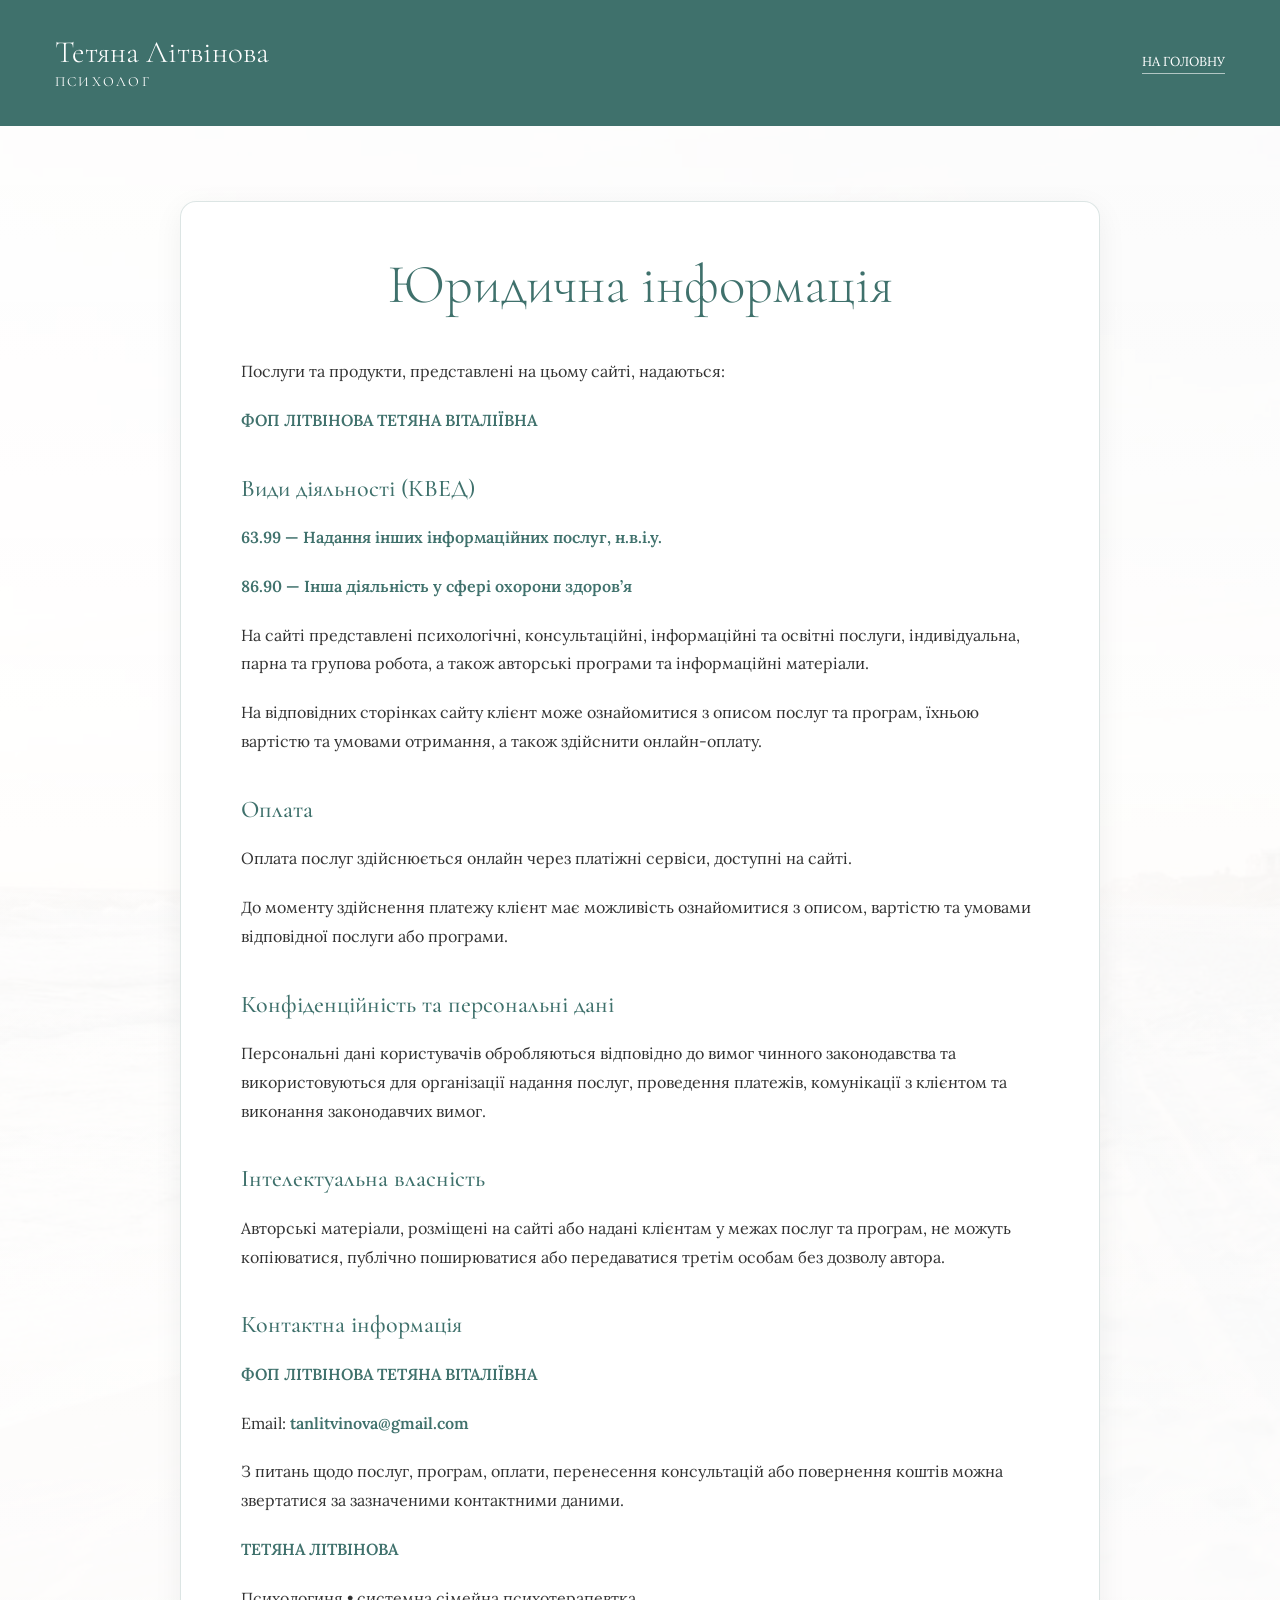
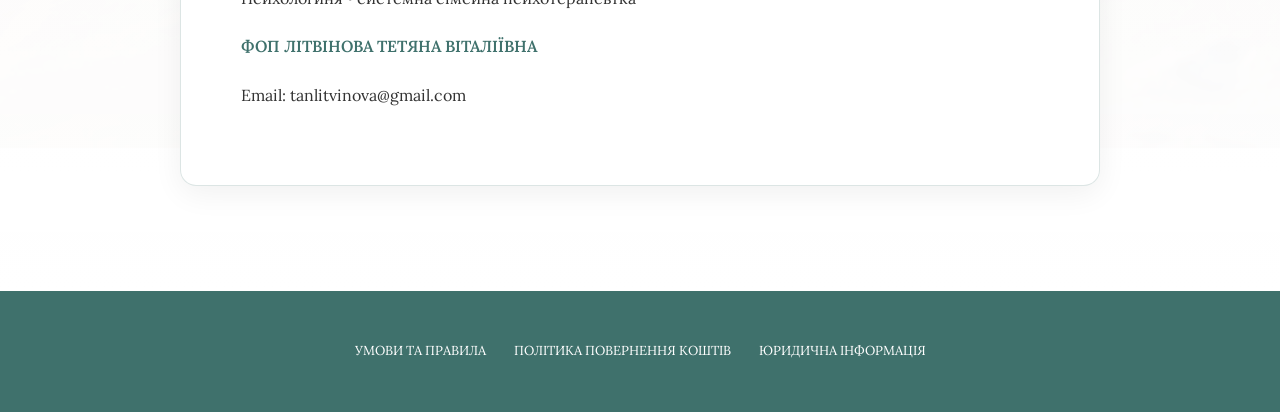
==== legal.html @ 3f71f65a "Add files via upload" ====
<!doctype html>
<html lang="uk">
  <head>
    <meta charset="utf-8" />
    <meta name="viewport" content="width=device-width, initial-scale=1" />
    <title>Юридична інформація | Тетяна Літвінова</title>
    <meta
      name="description"
      content="Юридична інформація про послуги та продукти, представлені на сайті Тетяни Літвінової."
    />

    <link
      rel="stylesheet"
      href="https://cdnjs.cloudflare.com/ajax/libs/font-awesome/6.4.2/css/all.min.css"
    />
    <link rel="stylesheet" href="styles.css" />

    <style>
      .legal-page {
        min-height: 100vh;
        padding: 60px 0 90px;
        background:
          linear-gradient(
            to bottom,
            rgba(255, 255, 255, 0.92),
            rgba(255, 255, 255, 0.98)
          ),
          url("images/header.jpg") center top / cover fixed no-repeat;
      }

      .legal-back {
        display: inline-flex;
        align-items: center;
        gap: 10px;
        margin-bottom: 35px;
        color: var(--terak);
        font-size: 15px;
        text-transform: uppercase;
        transition: opacity 0.25s ease;
      }

      .legal-back:hover {
        opacity: 0.7;
      }

      .legal-card {
        max-width: 920px;
        margin: 0 auto;
        padding: 55px 60px;
        background: rgba(255, 255, 255, 0.88);
        backdrop-filter: blur(8px);
        -webkit-backdrop-filter: blur(8px);
        border: 1px solid rgba(63, 113, 108, 0.18);
        border-radius: 16px;
        box-shadow: 0 8px 30px rgba(0, 0, 0, 0.06);
      }

      .legal-title {
        font-family: var(--font-serif);
        font-size: 55px;
        line-height: 1;
        font-weight: 300;
        color: var(--terak);
        text-align: center;
        margin-bottom: 45px;
      }

      .legal-content p {
        margin-bottom: 20px;
        font-size: 16px;
        line-height: 1.8;
      }

      .legal-content strong {
        color: var(--terak);
        font-weight: 600;
      }

      .legal-section-title {
        font-family: var(--font-serif);
        color: var(--terak);
        font-size: 24px;
        font-weight: 500;
        margin: 35px 0 15px;
      }

      @media (max-width: 768px) {
        .legal-page {
          padding: 0;
        }

        .legal-card {
          padding: 35px 22px;
          border-radius: 12px;
        }

        .legal-title {
          font-size: 36px;
          margin-bottom: 35px;
        }

        .legal-content p {
          font-size: 15px;
          line-height: 1.7;
        }

        .legal-section-title {
          font-size: 21px;
        }
      }

      .legal-header {
        width: 100%;
        min-height: auto;
        padding: 22px 0;
        background: var(--terak);
        color: var(--white);
      }

      .legal-header-inner {
        display: flex;
        align-items: center;
        justify-content: space-between;
        gap: 25px;
      }

      .legal-brand {
        display: flex;
        flex-direction: column;
        line-height: 1;
      }

      .legal-brand-name {
        font-family: var(--font-serif);
        font-size: 31px;
        font-weight: 300;
      }

      .legal-brand-role {
        margin-top: 7px;
        font-family: var(--font-serif);
        font-size: 14px;
        text-transform: uppercase;
        letter-spacing: 0.16em;
      }

      .legal-home-link {
        font-size: 13px;
        text-transform: uppercase;
        border-bottom: 1px solid rgba(255, 255, 255, 0.6);
        transition: opacity 0.25s ease;
      }

      .legal-home-link:hover {
        opacity: 0.7;
      }

      .site-footer {
        padding: 35px 0;
        background-color: var(--terak);
        color: var(--white);
      }

      .footer-links {
        display: flex;
        align-items: center;
        justify-content: center;
        gap: 28px;
        flex-wrap: wrap;
        text-align: center;
      }

      .footer-links a {
        font-size: 13px;
        text-transform: uppercase;
        transition: opacity 0.25s ease;
      }

      .footer-links a:hover {
        opacity: 0.7;
      }

      @media (max-width: 768px) {
        .legal-header {
          padding: 17px 0;
        }

        .legal-brand-name {
          font-size: 24px;
        }

        .legal-brand-role {
          font-size: 11px;
        }

        .legal-home-link {
          font-size: 11px;
        }

        .footer-links {
          flex-direction: column;
          gap: 14px;
        }

        .footer-links a {
          font-size: 12px;
        }
      }
    </style>
  </head>

  <body>
    <header class="legal-header">
      <div class="container legal-header-inner">
        <a href="index.html" class="legal-brand">
          <span class="legal-brand-name">Тетяна Літвінова</span>
          <span class="legal-brand-role">Психолог</span>
        </a>

        <a href="index.html" class="legal-home-link">На головну</a>
      </div>
    </header>
    <main class="legal-page">
      <div class="container">
        <article class="legal-card">
          <h1 class="legal-title">Юридична інформація</h1>

          <div class="legal-content">
            <p>
              Послуги та продукти, представлені на цьому сайті, надаються:
            </p>

            <p>
              <strong>ФОП ЛІТВІНОВА ТЕТЯНА ВІТАЛІЇВНА</strong>
            </p>

            <h2 class="legal-section-title">Види діяльності (КВЕД)</h2>

            <p>
              <strong>63.99 — Надання інших інформаційних послуг, н.в.і.у.</strong>
            </p>

            <p>
              <strong>86.90 — Інша діяльність у сфері охорони здоров’я</strong>
            </p>

            <p>
              На сайті представлені психологічні, консультаційні, інформаційні та освітні послуги, індивідуальна, парна та групова робота, а також авторські програми та інформаційні матеріали.
            </p>

            <p>
              На відповідних сторінках сайту клієнт може ознайомитися з описом послуг та програм, їхньою вартістю та умовами отримання, а також здійснити онлайн-оплату.
            </p>

            <h2 class="legal-section-title">Оплата</h2>

            <p>
              Оплата послуг здійснюється онлайн через платіжні сервіси, доступні на сайті.
            </p>

            <p>
              До моменту здійснення платежу клієнт має можливість ознайомитися з описом, вартістю та умовами відповідної послуги або програми.
            </p>

            <h2 class="legal-section-title">Конфіденційність та персональні дані</h2>

            <p>
              Персональні дані користувачів обробляються відповідно до вимог чинного законодавства та використовуються для організації надання послуг, проведення платежів, комунікації з клієнтом та виконання законодавчих вимог.
            </p>

            <h2 class="legal-section-title">Інтелектуальна власність</h2>

            <p>
              Авторські матеріали, розміщені на сайті або надані клієнтам у межах послуг та програм, не можуть копіюватися, публічно поширюватися або передаватися третім особам без дозволу автора.
            </p>

            <h2 class="legal-section-title">Контактна інформація</h2>

            <p>
              <strong>ФОП ЛІТВІНОВА ТЕТЯНА ВІТАЛІЇВНА</strong>
            </p>

            <p>
              Email: <strong><a href="mailto:tanlitvinova@gmail.com">tanlitvinova@gmail.com</a></strong>
            </p>

            <p>
              З питань щодо послуг, програм, оплати, перенесення консультацій або повернення коштів можна звертатися за зазначеними контактними даними.
            </p>

            <p>
              <strong>ТЕТЯНА ЛІТВІНОВА</strong>
            </p>

            <p>
              Психологиня • системна сімейна психотерапевтка
            </p>

            <p>
              <strong>ФОП ЛІТВІНОВА ТЕТЯНА ВІТАЛІЇВНА</strong>
            </p>

            <p>
              Email: <a href="mailto:tanlitvinova@gmail.com">tanlitvinova@gmail.com</a>
            </p>
          </div>
        </article>
      </div>
    </main>

    <footer class="site-footer">
      <div class="container">
        <nav class="footer-links" aria-label="Юридична інформація">
          <a href="terms.html">УМОВИ ТА ПРАВИЛА</a>
          <a href="refund-policy.html">ПОЛІТИКА ПОВЕРНЕННЯ КОШТІВ</a>
          <a href="legal.html">ЮРИДИЧНА ІНФОРМАЦІЯ</a>
        </nav>
      </div>
    </footer>
  </body>
</html>
---- styles.css ----
@import url("https://fonts.googleapis.com/css2?family=Cormorant+Garamond:ital,wght@0,300..700;1,300..700&family=Lora:ital,wght@0,400..700;1,400..700&display=swap");

:root {
  --green: #c3c29df2;
  --green-d: #a5a58d;
  --green-dd: #6b705c;
  --terak: #3f716c;
  --pink: #e2c3ba;
  --beige: #ffe8d6;
  --gray: #cccccc;
  --white: #ffffff;
  --black: #333333;
  --font-main: "Lora", serif;
  --font-serif: "Cormorant Garamond", serif;
  --font-cursive: "Cormorant Garamond", serif;
}

*,
*::before,
*::after {
  box-sizing: border-box;
  margin: 0;
  padding: 0;
}

img,
picture,
video,
canvas,
svg {
  display: block;
  max-width: 100%;
  height: auto;
}

input,
button,
textarea,
select {
  font: inherit;
  border: none;
  background: none;
}

button {
  cursor: pointer;
}

a {
  color: inherit;
  text-decoration: none;
}

ul,
ol {
  list-style: none;
}

table {
  border-collapse: collapse;
  border-spacing: 0;
}

:focus {
  outline: none;
}

html,
body {
  height: 100%;
  /* scroll-behavior: smooth; */
  font-size: 18px;
}

body {
  font-family: var(--font-main);
  line-height: 1.6;
  /* -webkit-font-smoothing: antialiased; */
  background-color: var(--white);
  color: var(--black);
  max-width: 100%;
  overflow-x: hidden;
}

.container {
  max-width: 1200px;
  margin-inline: auto;
  width: 100%;
  padding: 15px;
}

/* h2,
h3,
h4,
h5,
h6 {
  font-family: var(--font-serif);
  line-height: 1.2;
} */

header nav {
  display: flex;
  align-items: center;
  justify-content: space-between;
  background: linear-gradient(
    to bottom,
    rgba(98, 98, 92, 0.9) 0%,
    transparent 90%,
    transparent 100%
  );
  padding: 25px 15px 60px;
  gap: 20px;
  width: 100vw;
}

.nav-list {
  display: flex;
  align-items: center;
  justify-content: center;
  gap: 25px;
  text-transform: uppercase;
  font-weight: 500;
}

.nav-list li a {
  color: var(--white);
  font-size: 16px;
}

header {
  min-height: 100vh;
  width: 100%;
  position: relative;
  display: flex;
  flex-direction: column;
  align-items: center;
  overflow: hidden;
}

header::before {
  content: "";
  position: absolute;
  inset: 0;
  background-image: url("/images/header.jpg");
  background-size: cover;
  background-position: center;
  z-index: -2;
}

header::after {
  content: "";
  position: absolute;
  inset: 0;
  background: linear-gradient(
    to bottom,
    transparent 50%,
    rgba(255, 255, 255, 0) 40%,
    rgba(255, 255, 255, 1) 100%
  );
  z-index: -1;
}

.header-text {
  background: rgba(255, 255, 255, 0.4);
  backdrop-filter: blur(9px);
  -webkit-backdrop-filter: blur(10px);
  padding: 2rem;
  border: 1px solid rgba(255, 255, 255, 0.3);
  width: max-content;
  padding: 30px;
  margin: auto;
  display: flex;
  align-items: center;
  justify-content: center;
  gap: 40px;
  margin-top: 30px;
}

.header-text img {
  max-height: 500px;
}

.header-text .text {
  display: flex;
  align-items: center;
  justify-content: center;
  flex-direction: column;
  gap: 50px;
  text-align: center;
  max-width: 630px;
}

.text-p {
  display: flex;
  align-items: center;
  justify-content: center;
  flex-direction: column;
}

.text-p span {
  font-family: var(--font-cursive);
  font-size: 45px;
  color: var(--terak);
  font-weight: 300;
}

.header-text .text img {
  display: none;
}

.header-text h1 {
  font-size: 70px;
  display: flex;
  flex-direction: column;
  align-items: end;
  line-height: 1;
  font-weight: 300;
  font-family: var(--font-serif);
}
.header-text h1 span {
  font-family: var(--font-serif);
  text-transform: uppercase;
  color: var(--terak);
  font-size: 65px;
  font-weight: 400;
}

.header-text p {
  max-width: 99%;
  font-size: 16px;
  margin-bottom: 10px;
}

.btn {
  display: flex;
  align-items: center;
  justify-content: center;
  text-align: center;
  width: 230px;
  background-color: var(--terak);
  box-shadow: -4px 3px 9px 4px rgba(0, 0, 0, 0.05);
  color: var(--white);
  padding: 8px 10px;
  font-size: 1rem;
  font-weight: 300;
  text-decoration: none;
  transition:
    background 0.3s ease,
    transform 0.3s ease;
  position: relative;
  border-radius: 4px;
  border: 1px solid var(--border);
}

.btn:hover {
  transform: translateY(-3px);
}

.social {
  display: flex;
  align-items: center;
  justify-content: center;
  gap: 16px;
}

.social a {
  font-size: 1.2rem;
  color: var(--white);
  display: flex;
  align-items: center;
  justify-content: center;
  transition: color 0.3s ease;
}

.social a:hover {
  color: var(--green);
}

@media (max-width: 992px) {
  header {
    padding-bottom: 40px;
    align-items: end;
    min-height: max-content;
    padding-top: 10px;
  }
  .header-text {
    flex-direction: column;
    padding: 10px 10px 30px;
    margin-top: 0;
    width: 100vw;
    border: 0;
    gap: 20px;
    background-color: transparent;
  }
  .header-text > img {
    display: none;
  }
  .header-text .text img {
    display: flex;
    margin-top: 65px;
  }
  .nav-list li a {
    font-size: 14px;
  }
  .nav-list {
    gap: 12px;
  }
  .header-text img {
    max-width: 50vw;
  }
  .header-text h1 {
    position: absolute;
    top: -19px;
    left: 8px;
  }
  .header-text h1,
  .header-text h1 span {
    font-size: 30px;
  }
  .header-text p {
    max-width: 100%;
    font-size: 17px;
  }
  .header-text .text {
    gap: 20px;
  }
  .text-p span {
    font-size: 40px;
    line-height: 0.8;
    display: block;
  }
}

.burger {
  width: 30px;
  height: 22px;
  display: flex;
  flex-direction: column;
  justify-content: space-between;
  cursor: pointer;
  z-index: 1001;
  position: relative;
  top: 10px;
  right: 10px;
}

.burger span {
  display: block;
  height: 2px;
  width: 100%;
  background: var(--terak);
  border-radius: 2px;
  transition: 0.4s ease;
}

.burger.active span {
  background: #fff;
}

.burger.active span:nth-child(1) {
  transform: rotate(45deg) translate(5px, 6px);
}
.burger.active span:nth-child(2) {
  opacity: 0;
}
.burger.active span:nth-child(3) {
  transform: rotate(-45deg) translate(7px, -9px);
}

.nav {
  position: fixed;
  top: 0;
  right: -100%;
  width: 80%;
  height: 100vh;
  background: var(--terak);
  backdrop-filter: blur(10px);
  display: flex;
  flex-direction: column;
  align-items: center;
  justify-content: center;
  transition: right 0.5s ease;
  z-index: 1000;
}

.nav.active {
  right: 0;
}

.nav {
  display: none;
}

.nav.active {
  display: flex;
}

.nav-list {
  flex-direction: column;
  gap: 25px;
}

.social {
  margin-top: 40px;
}

@media (min-width: 993px) {
  .burger {
    display: none;
  }
  .nav {
    position: static;
    height: auto;
    width: auto;
    background: transparent;
    flex-direction: row;
    justify-content: space-between;
    transition: none;
    width: 100vw;
    display: flex;
    align-items: center;
    justify-content: space-between;
    background: linear-gradient(
      to bottom,
      rgba(98, 98, 92, 0.9) 0%,
      transparent 90%,
      transparent 100%
    );
  }
  .nav-list {
    flex-direction: row;
    gap: 25px;
  }
  .social {
    margin-top: 0;
  }
}

section {
  padding: 50px 0;
}

.title {
  font-size: 55px;
  display: flex;
  align-items: center;
  justify-content: center;
  text-align: center;
  flex-wrap: wrap;
  line-height: 1;
  margin-bottom: 90px;
  font-weight: 300;
  font-family: var(--font-serif);
}
.title span {
  font-family: var(--font-serif);
  text-transform: uppercase;
  color: var(--terak);
  font-size: 45px;
  font-weight: 300;
  padding-left: 5px;
  padding-top: 8px;
}

.title.title-f {
  font-size: 22px;
  margin-bottom: 20px;
}
.title.title-f span {
  font-size: 20px;
  padding-top: 0;
}

@media (max-width: 992px) {
  .title {
    font-size: 30px;
    align-items: center;
    justify-content: center;
    line-height: 1;
    margin-bottom: 60px;
  }
  .title span {
    font-size: 21px;
  }
}

#services {
  min-height: 100vh;
  width: 100%;
  padding-bottom: 50px;
}

.divider-dots {
  width: 100%;
  margin: 0 auto 10px auto;
  display: flex;
  align-items: center;
  justify-content: center;
  gap: 12px;
  font-size: 18px;
  color: var(--terak);
}

.divider-dots::before,
.divider-dots::after {
  content: "";
  flex: 1;
  height: 1px;
  background-color: var(--terak);
  opacity: 0.5;
}

.services-grid {
  display: flex;
  flex-wrap: wrap;
  gap: 40px;
  justify-content: center;
  justify-items: center;
}

.services-grid .btn {
  font-size: 12px;
}

.service-card {
  background: var(--white);
  padding: 30px 20px;
  border-radius: 12px;
  box-shadow: 0 4px 20px rgba(0, 0, 0, 0.05);
  display: flex;
  flex-direction: column;
  align-items: center;
  width: 30%;
}

.service-card.price {
  box-shadow: 0 4px 20px rgba(0, 0, 0, 0.05);
  width: 80%;
  box-shadow: none;
}

.service-card.price p span {
  color: var(--terak);
  text-transform: uppercase;
}

.service-icon {
  font-size: 40px;
  color: var(--terak);
  margin-bottom: 20px;
}

.service-card h3 {
  font-size: 22px;
  color: var(--terak);
  margin-bottom: 15px;
  font-weight: 500;
  text-transform: uppercase;
  font-family: var(--font-serif);
  text-align: center;
}

.service-card p {
  font-size: 16px;
  line-height: 1.6;
  color: var(--black);
  margin-bottom: 25px;
  text-align: center;
}

.title.title-column {
  flex-direction: column;
}
.title.title-column span {
  text-align: center;
}

@media (max-width: 768px) {
  .section-title {
    font-size: 36px;
    margin-bottom: 40px;
  }

  .service-card {
    padding: 25px 15px;
    width: 85vw;
  }

  .service-card h3 {
    font-size: 16px;
  }

  .service-card p {
    font-size: 15px;
  }
  .service-card.price {
    width: 100%;
    box-shadow: 0 4px 20px rgba(0, 0, 0, 0.2);
  }
  .service-card.price,
  .service-card.price p span {
    font-size: 14px;
  }

  .service-card.price h3 {
    font-size: 20px;
  }
}

#quote {
  min-height: max-content;
  padding: 100px 15px;
  width: 100vw;
  position: relative;
  overflow: hidden;
}

#quote::before {
  content: "";
  position: absolute;
  inset: 0;
  background: url("images/themes.jpg") center/cover no-repeat;
  z-index: -1;
  transition: all 0.4s ease;
}

#quote .container {
  padding: 0;
  margin: auto;
  display: flex;
  flex-direction: column;
  align-items: center;
  justify-content: center;
}

#quote h3 {
  font-family: var(--font-cursive);
  font-size: 30px;
  line-height: 1.3;
  font-weight: 400;
  text-align: center;
}

@media (max-width: 768px) {
  #quote {
    padding: 30px;
    min-height: 435px;
    background-size: contain;
    display: flex;
  }
  #quote::before {
    background-image: url("images/themes.jpg");
    background-position: center top;
  }
  #quote h3 {
    font-family: var(--font-cursive);
    font-size: 24px;
    font-weight: 300;
    line-height: 1.3;
    text-align: center;
  }
}

.themes-wrapper {
  display: flex;
  align-items: center;
  justify-content: space-between;
  gap: 60px;
  flex-wrap: wrap;
}

.themes-text {
  background: rgba(255, 255, 255, 0.55);
  backdrop-filter: blur(10px);
  border-radius: 16px;
  padding: 40px;
  flex: 1 1 450px;
}

.themes-list {
  display: grid;
  gap: 14px 30px;
  margin-bottom: 40px;
}

.themes-list li {
  position: relative;
  font-size: 18px;
  color: var(--black);
  line-height: 1.6;
  padding-left: 30px;
  display: flex;
  align-items: start;
}

.themes-list li::before {
  content: "•";
  color: var(--terak);
  position: absolute;
  left: 0;
  top: 5px;
  font-size: 40px;
  line-height: 0.4;
}

.themes-experience {
  font-family: var(--font-cursive);
  font-size: 28px;
  color: var(--terak);
  text-align: right;
  margin-bottom: 30px;
}

.themes-text .btn {
  width: 100%;
}

.themes-experience span {
  font-weight: 600;
}

.themes-image {
  flex: 1 1 400px;
  display: flex;
  align-items: center;
  justify-content: center;
}

.themes-image img {
  max-width: 90%;
}

@media (max-width: 992px) {
  .themes-wrapper {
    flex-direction: column;
    gap: 30px;
  }
  .themes .title {
    margin-bottom: 15px;
  }

  .themes-text {
    padding: 30px;
  }

  .themes-list {
    grid-template-columns: 1fr;
    gap: 10px;
  }

  .themes-experience {
    text-align: center;
    font-size: 20px;
    line-height: 1.2;
    margin-top: 50px;
  }
  .themes-list li {
    font-size: 15px;
  }
  .themes-list li::before {
    font-size: 25px;
    top: 8px;
  }
}

#help {
  background-color: var(--pink);
  background-image: url("images/header.jpg");
  background-repeat: no-repeat;
  background-size: cover;
  padding: 100px 0;
  margin-top: 100px;
}

#help .btn {
  margin: 50px auto 0;
}

.help-grid {
  display: flex;
  flex-wrap: wrap;
  justify-content: center;
  gap: 40px;
}

.help-card {
  background: var(--white);
  padding: 30px 20px;
  border-radius: 12px;
  box-shadow: 0 4px 20px rgba(0, 0, 0, 0.05);
  display: flex;
  flex-direction: column;
  align-items: center;
  width: 30%;
  gap: 20px;
}

.help-icon {
  font-size: 36px;
  color: var(--terak);
  transition: transform 0.4s ease;
}

.help-card:hover .help-icon {
  transform: scale(1.15);
}

.help-card p {
  font-size: 17px;
  color: var(--black);
  line-height: 1.6;
  font-weight: 400;
  text-align: center;
}

.help-card .btn {
  font-size: 12px;
}

@media (max-width: 992px) {
  #help {
    padding: 60px 0;
  }

  .help-grid {
    gap: 25px;
  }

  .help-card {
    padding: 25px 15px;
    width: 85vw;
  }

  .help-card p {
    font-size: 16px;
  }
}

.faq {
  max-width: 900px;
  margin: 0 auto;
}

.faq-question {
  display: flex;
  align-items: center;
  width: 100%;
  padding: 25px 0;
  background: #fff;
  border: none;
  font-size: 1.1em;
  text-align: left;
  cursor: pointer;
  outline: none;
  transition: background 0.3s;
  color: var(--black);
}

.faq-question:hover {
  background: var(--terak);
  color: var(--white);
}

.faq-question:hover .faq-icon {
  color: var(--white);
}

.faq-icon {
  display: inline-block;
  width: 20px;
  margin-right: 15px;
  font-weight: bold;
  transition: transform 0.3s;
  font-weight: 100;
  font-size: 40px;
  color: var(--terak);
}

.faq-answer {
  max-height: 0;
  overflow: hidden;
  transition: max-height 0.3s ease;
  padding: 0 20px;
}

.faq-answer p {
  margin: 10px 0;
}

.faq-item.active .faq-answer {
  max-height: max-content;
}

.faq-item.active .faq-icon {
  transform: rotate(45deg);
}

.faq .divider-dots {
  margin: 30px 0;
}

@media (max-width: 992px) {
  .faq-question {
    padding: 0;
    font-size: 15px;
  }
}

.btn-list {
  display: flex;
  flex-direction: column;
  gap: 10px;
  align-items: center;
  justify-content: center;
  margin-bottom: 30px;
}

.section-subtitle {
}

.tabs-buttons {
  display: flex;
  flex-wrap: wrap;
  gap: 12px;
  margin-bottom: 25px;
}

.tab-btn {
  background-color: var(--white);
  color: var(--terak);
  border: 1px solid var(--terak);
  padding: 8px 10px;
  font-size: 1rem;
  font-weight: 300;
  cursor: pointer;
  transition: all 0.25s ease;
}

.tab-btn:hover {
  background-color: var(--terak);
  color: var(--white);
}

.tab-btn:active {
  background-color: var(--terak);
  color: var(--white);
  border: 1px solid var(--terak);
}

.tab-btn.active {
  background-color: var(--terak);
  color: var(--white);
  border: 1px solid var(--terak);
}

.tab-content {
  display: none;
  padding: 20px;
  border: 1px solid var(--terak);
  border-radius: 15px;
  line-height: 1.6;
}

.tab-content.active {
  display: block;
}

.tab-content p {
  margin-bottom: 20px;
}

.tab-content ul {
  padding-left: 20px;
  display: flex;
  flex-direction: column;
  gap: 20px;
  list-style-type: disc;
}

@media (max-width: 800px) {
  body {
    font-size: 14px;
  }
  .tabs-buttons {
    flex-direction: column;
  }
  .tab-btn {
    width: 100%;
    font-size: 12px;
  }
}

.tab-content .title {
  font-size: 25px;
  margin-bottom: 30px;
}

.tab-content .title span {
  font-size: 20px;
  padding-top: 3px;
}

#contacts .themes-experience {
  text-align: center;
  max-width: 500px;
  margin: 0 auto 40px;
  line-height: 1.3;
}

@media (max-width: 800px) {
  .tab-content .title {
    font-size: 20px;
    margin-bottom: 30px;
  }

  .tab-content .title span {
    font-size: 18px;
    padding-top: 3px;
  }
}

/* Footer */
.site-footer {
  padding: 20px 0;
  background-color: var(--terak);
  color: var(--white);
}

.footer-links {
  display: flex;
  align-items: center;
  justify-content: center;
  gap: 28px;
  flex-wrap: wrap;
  text-align: center;
}

.footer-links a {
  font-size: 13px;
  text-transform: uppercase;
  transition: opacity 0.25s ease;
}

.footer-links a:hover {
  opacity: 0.7;
}

@media (max-width: 768px) {
  .footer-links {
    flex-direction: column;
    gap: 14px;
  }

  .footer-links a {
    font-size: 12px;
  }
}
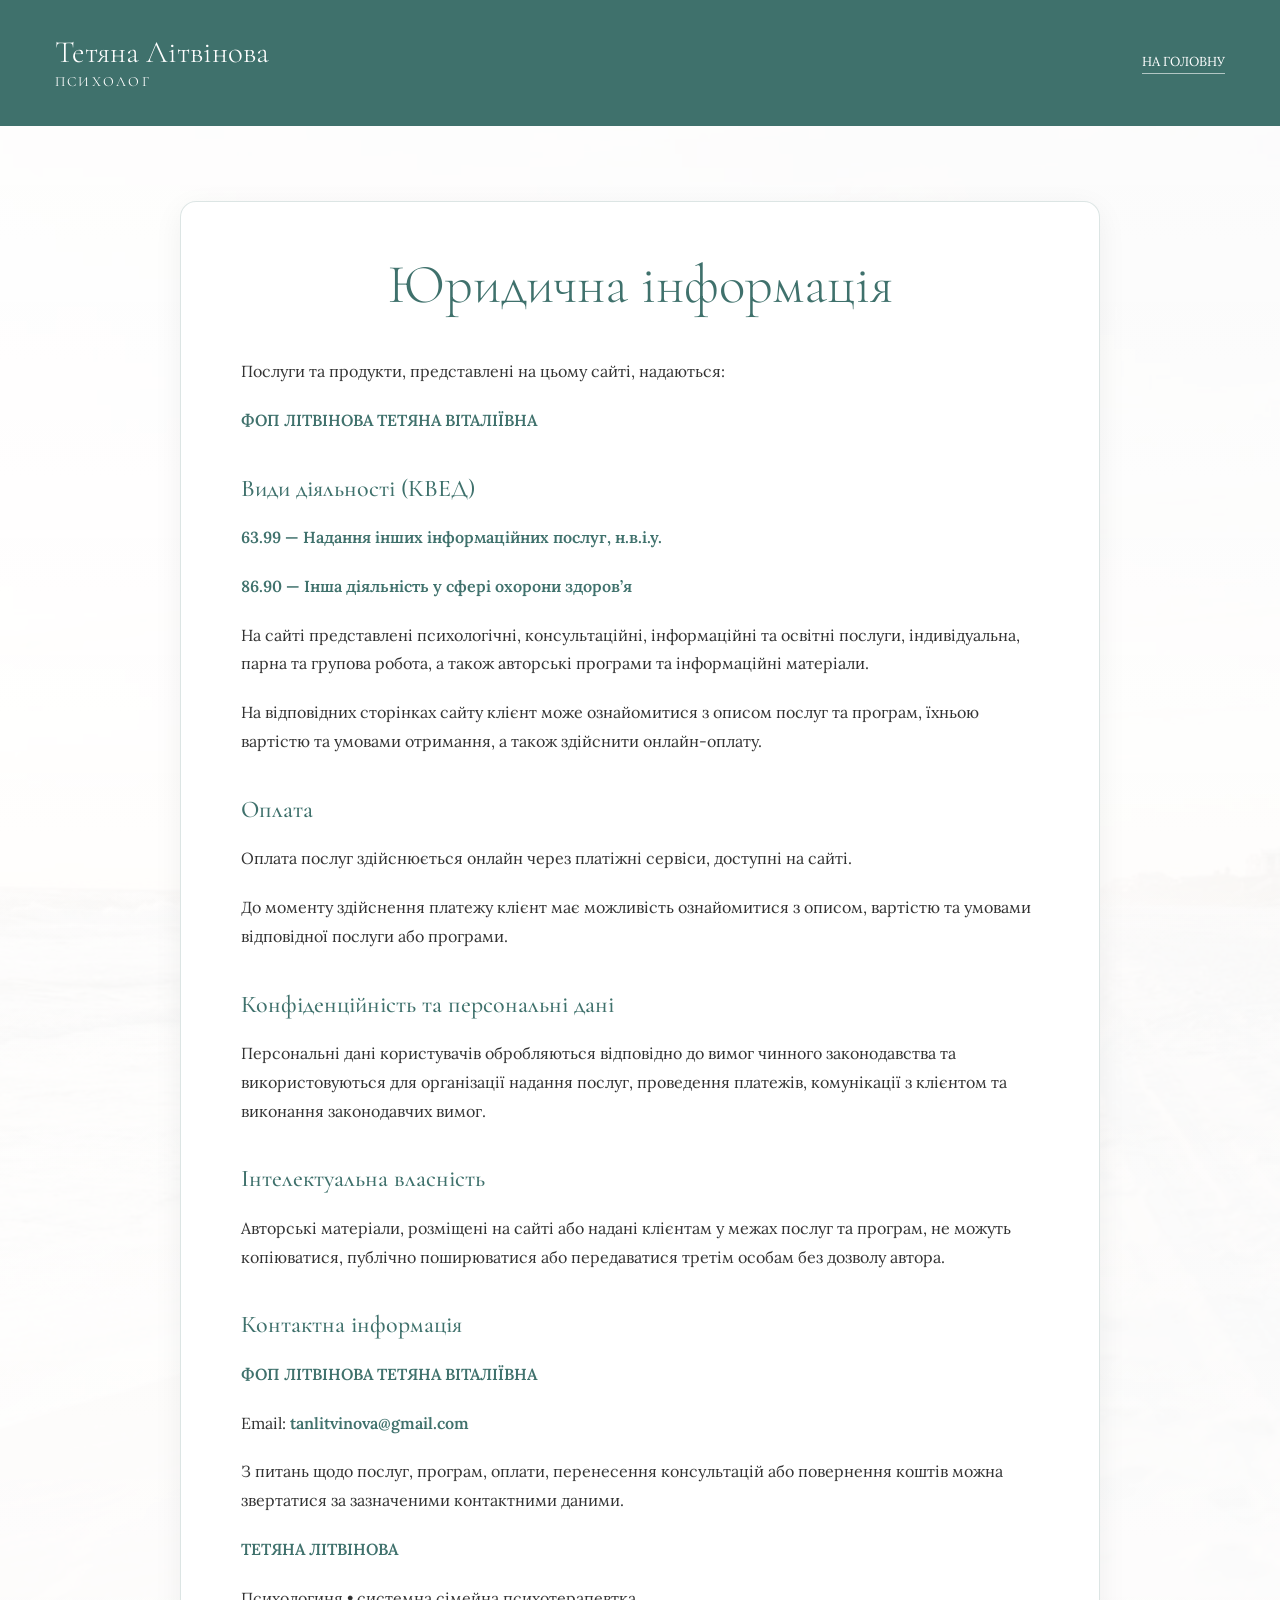
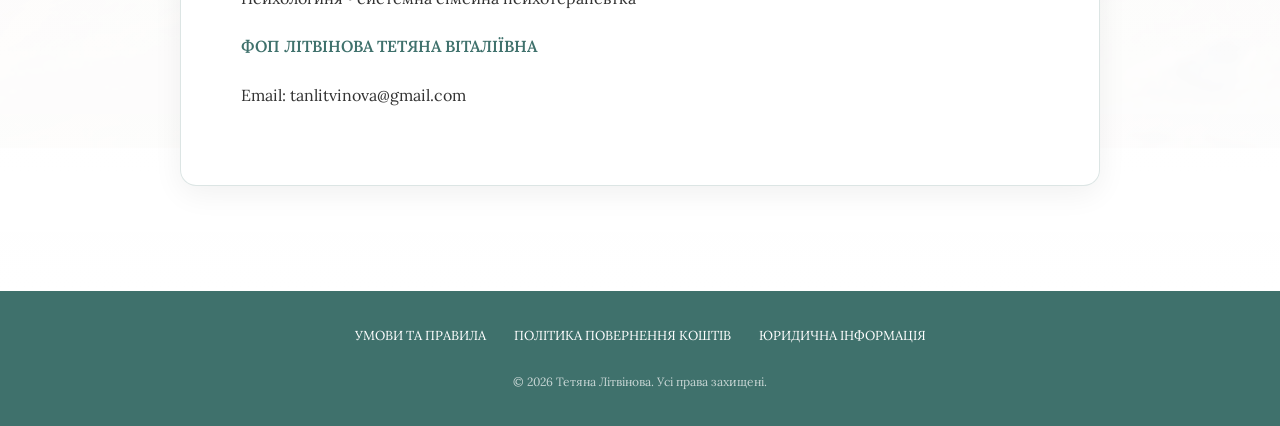
==== commit a2f9f867: "Add files via upload" ====
--- a/legal.html
+++ b/legal.html
@@ -156,7 +156,7 @@
       }
 
       .site-footer {
-        padding: 35px 0;
+        padding: 20px 0;
         background-color: var(--terak);
         color: var(--white);
       }
@@ -226,9 +226,7 @@
           <h1 class="legal-title">Юридична інформація</h1>
 
           <div class="legal-content">
-            <p>
-              Послуги та продукти, представлені на цьому сайті, надаються:
-            </p>
+            <p>Послуги та продукти, представлені на цьому сайті, надаються:</p>
 
             <p>
               <strong>ФОП ЛІТВІНОВА ТЕТЯНА ВІТАЛІЇВНА</strong>
@@ -237,7 +235,9 @@
             <h2 class="legal-section-title">Види діяльності (КВЕД)</h2>
 
             <p>
-              <strong>63.99 — Надання інших інформаційних послуг, н.в.і.у.</strong>
+              <strong
+                >63.99 — Надання інших інформаційних послуг, н.в.і.у.</strong
+              >
             </p>
 
             <p>
@@ -245,33 +245,46 @@
             </p>
 
             <p>
-              На сайті представлені психологічні, консультаційні, інформаційні та освітні послуги, індивідуальна, парна та групова робота, а також авторські програми та інформаційні матеріали.
-            </p>
-
-            <p>
-              На відповідних сторінках сайту клієнт може ознайомитися з описом послуг та програм, їхньою вартістю та умовами отримання, а також здійснити онлайн-оплату.
+              На сайті представлені психологічні, консультаційні, інформаційні
+              та освітні послуги, індивідуальна, парна та групова робота, а
+              також авторські програми та інформаційні матеріали.
+            </p>
+
+            <p>
+              На відповідних сторінках сайту клієнт може ознайомитися з описом
+              послуг та програм, їхньою вартістю та умовами отримання, а також
+              здійснити онлайн-оплату.
             </p>
 
             <h2 class="legal-section-title">Оплата</h2>
 
             <p>
-              Оплата послуг здійснюється онлайн через платіжні сервіси, доступні на сайті.
-            </p>
-
-            <p>
-              До моменту здійснення платежу клієнт має можливість ознайомитися з описом, вартістю та умовами відповідної послуги або програми.
-            </p>
-
-            <h2 class="legal-section-title">Конфіденційність та персональні дані</h2>
-
-            <p>
-              Персональні дані користувачів обробляються відповідно до вимог чинного законодавства та використовуються для організації надання послуг, проведення платежів, комунікації з клієнтом та виконання законодавчих вимог.
+              Оплата послуг здійснюється онлайн через платіжні сервіси, доступні
+              на сайті.
+            </p>
+
+            <p>
+              До моменту здійснення платежу клієнт має можливість ознайомитися з
+              описом, вартістю та умовами відповідної послуги або програми.
+            </p>
+
+            <h2 class="legal-section-title">
+              Конфіденційність та персональні дані
+            </h2>
+
+            <p>
+              Персональні дані користувачів обробляються відповідно до вимог
+              чинного законодавства та використовуються для організації надання
+              послуг, проведення платежів, комунікації з клієнтом та виконання
+              законодавчих вимог.
             </p>
 
             <h2 class="legal-section-title">Інтелектуальна власність</h2>
 
             <p>
-              Авторські матеріали, розміщені на сайті або надані клієнтам у межах послуг та програм, не можуть копіюватися, публічно поширюватися або передаватися третім особам без дозволу автора.
+              Авторські матеріали, розміщені на сайті або надані клієнтам у
+              межах послуг та програм, не можуть копіюватися, публічно
+              поширюватися або передаватися третім особам без дозволу автора.
             </p>
 
             <h2 class="legal-section-title">Контактна інформація</h2>
@@ -281,27 +294,33 @@
             </p>
 
             <p>
-              Email: <strong><a href="mailto:tanlitvinova@gmail.com">tanlitvinova@gmail.com</a></strong>
-            </p>
-
-            <p>
-              З питань щодо послуг, програм, оплати, перенесення консультацій або повернення коштів можна звертатися за зазначеними контактними даними.
+              Email:
+              <strong
+                ><a href="mailto:tanlitvinova@gmail.com"
+                  >tanlitvinova@gmail.com</a
+                ></strong
+              >
+            </p>
+
+            <p>
+              З питань щодо послуг, програм, оплати, перенесення консультацій
+              або повернення коштів можна звертатися за зазначеними контактними
+              даними.
             </p>
 
             <p>
               <strong>ТЕТЯНА ЛІТВІНОВА</strong>
             </p>
 
-            <p>
-              Психологиня • системна сімейна психотерапевтка
-            </p>
+            <p>Психологиня • системна сімейна психотерапевтка</p>
 
             <p>
               <strong>ФОП ЛІТВІНОВА ТЕТЯНА ВІТАЛІЇВНА</strong>
             </p>
 
             <p>
-              Email: <a href="mailto:tanlitvinova@gmail.com">tanlitvinova@gmail.com</a>
+              Email:
+              <a href="mailto:tanlitvinova@gmail.com">tanlitvinova@gmail.com</a>
             </p>
           </div>
         </article>
@@ -315,6 +334,10 @@
           <a href="refund-policy.html">ПОЛІТИКА ПОВЕРНЕННЯ КОШТІВ</a>
           <a href="legal.html">ЮРИДИЧНА ІНФОРМАЦІЯ</a>
         </nav>
+
+        <p class="footer-copyright">
+          © 2026 Тетяна Літвінова. Усі права захищені.
+        </p>
       </div>
     </footer>
   </body>
--- a/styles.css
+++ b/styles.css
@@ -1055,3 +1055,10 @@
     font-size: 12px;
   }
 }
+
+.footer-copyright {
+  margin-top: 25px;
+  text-align: center;
+  font-size: 12px;
+  opacity: 0.7;
+}
